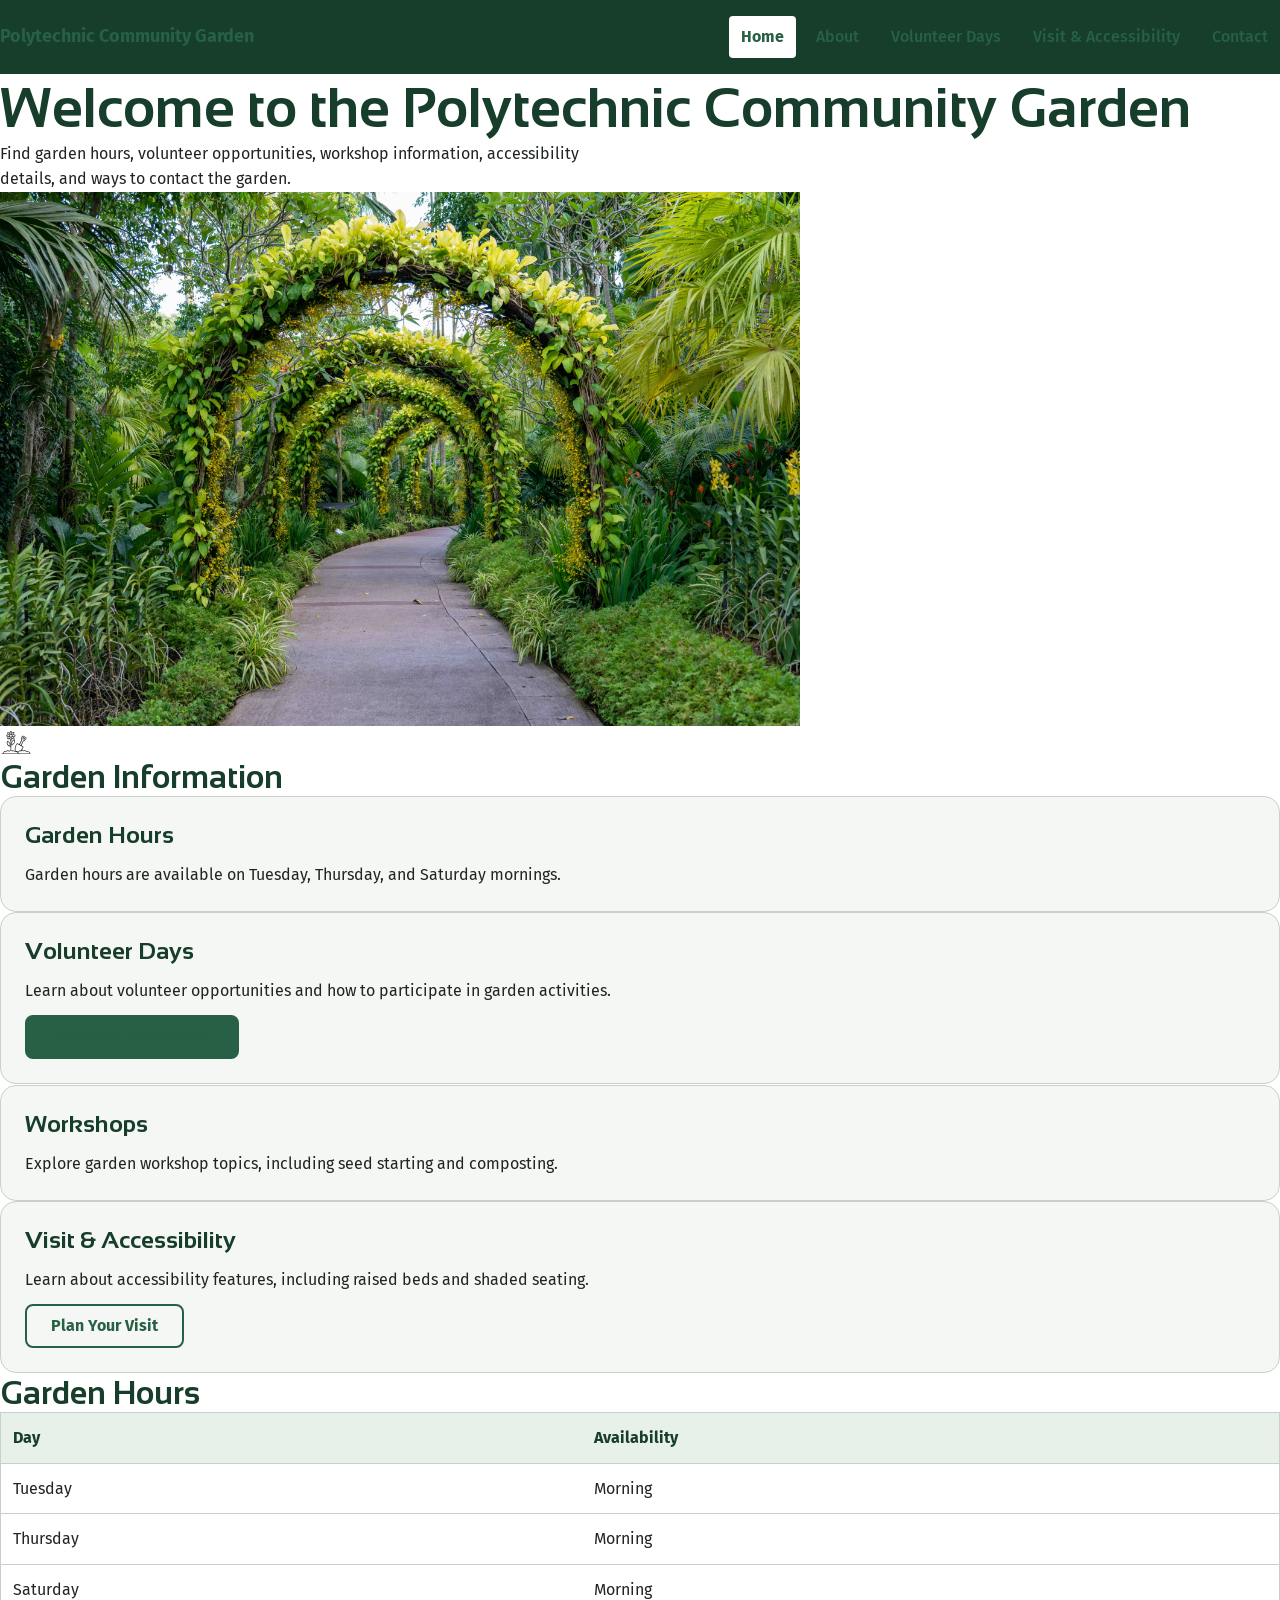
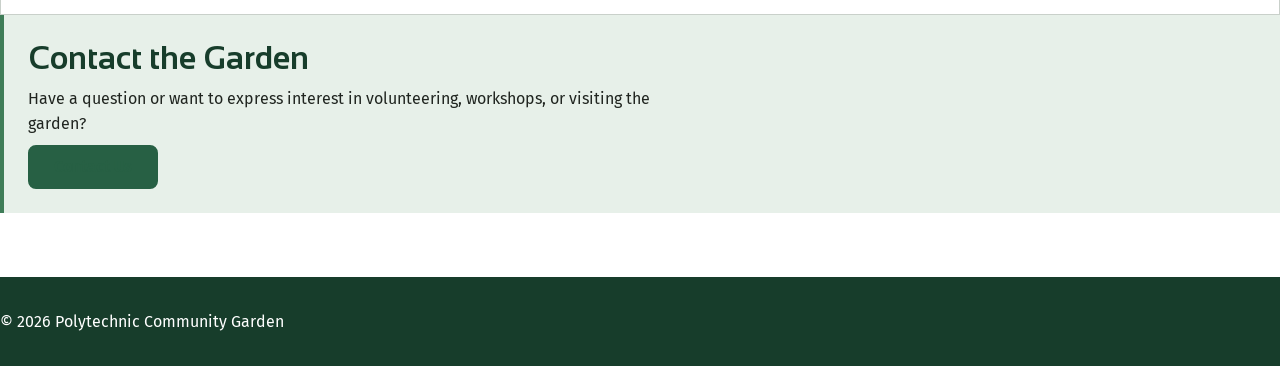
==== index.html @ 7ba4c964 "Fix footer indentation in index.html" ====
<!DOCTYPE html>
<html lang="en">
<head>
  <meta charset="UTF-8">
  <meta name="viewport" content="width=device-width, initial-scale=1.0">
  <meta name="description" content="Polytechnic Community Garden information, hours, volunteer opportunities, workshops, accessibility, and contact information.">
  <title>Polytechnic Community Garden | Home</title>
  <link rel="stylesheet" href="styles.css">
</head>

<body>
  <header class="site-header">
    <div class="container site-header__inner">
      <a class="site-brand" href="index.html">Polytechnic Community Garden</a>

      <nav class="site-nav" aria-label="Main navigation">
        <ul class="site-nav__list">
          <li><a class="site-nav__link" href="index.html" aria-current="page">Home</a></li>
          <li><a class="site-nav__link" href="about.html">About</a></li>
          <li><a class="site-nav__link" href="volunteer.html">Volunteer Days</a></li>
          <li><a class="site-nav__link" href="visit.html">Visit &amp; Accessibility</a></li>
          <li><a class="site-nav__link" href="contact.html">Contact</a></li>
        </ul>
      </nav>
    </div>
  </header>

  <main class="site-main" id="main-content">
    <section class="hero section" aria-labelledby="welcome-title">
  <div class="hero-content">
    <h1 id="welcome-title">Welcome to the Polytechnic Community Garden</h1>

    <p>
      Find garden hours, volunteer opportunities, workshop information,
      accessibility details, and ways to contact the garden.
    </p>
  </div>

  <figure class="hero-image">

      <!--
    Hero Image Asset Inventory
    
    Purpose:
    Homepage hero image introducing the Polytechnic Community Garden.
    
    Source:
    Magnific 
    
    License:
    Magnific License
    
    Format:
    JPEG
    
    Responsive Images:
    200w, 400w, 800w using srcset and sizes.
    
    Art Direction:
    A <picture> element was not used because the same composition
    remains effective on mobile, tablet, and desktop without requiring
    alternate crops.
    
    Layout Stability:
    Width and height attributes reserve space before loading to reduce
    layout shift (CLS).
    
    Alt Text:
    Describes the accessible garden pathway and surrounding greenery.
    
    -->

    <!-- 
        SVG: decorative
        Author: created by me in illustrator (nour sbeta)

        Audio: None used.

        Video: None used.

        Embeds: None used.
    
        Fonts:
          - Fira Sans
          - Sansation
    -->

          <img
            src="assets/footpath_400.jpeg"
            srcset="
              assets/footpath_200.jpeg 200w,
              assets/footpath_400.jpeg 400w,
              assets/footpath_800.jpeg 800w"
            sizes="(max-width: 768px) 100vw, 50vw"
            width="800"
            height="533"
            alt="Accessible garden footpath winding through landscaped greenery with trees and shrubs.">
      
          <figcaption class="u-visually-hidden">
            Accessible walking path through the Polytechnic Community Garden.
          </figcaption>
      
        </figure>
      </section>

      <section class="section" aria-labelledby="highlights-title">
        <h2 id="highlights-title">
          <img
            src="assets/flower_pot.svg"
            alt=""
            class="section-icon"
            width="32"
            height="32">
          Garden Information
        </h2>

        <div class="card-grid">
          <article class="card">
            <h3 class="card__title">Garden Hours</h3>
            <p>Garden hours are available on Tuesday, Thursday, and Saturday mornings.</p>
          </article>

          <article class="card">
            <h3 class="card__title">Volunteer Days</h3>
            <p>Learn about volunteer opportunities and how to participate in garden activities.</p>
            <a class="button" href="volunteer.html">Volunteer Information</a>
          </article>

          <article class="card">
            <h3 class="card__title">Workshops</h3>
            <p>Explore garden workshop topics, including seed starting and composting.</p>
          </article>

          <article class="card">
            <h3 class="card__title">Visit &amp; Accessibility</h3>
            <p>Learn about accessibility features, including raised beds and shaded seating.</p>
            <a class="button button--secondary" href="visit.html">Plan Your Visit</a>
          </article>
        </div>
      </section>

      <section class="section" aria-labelledby="hours-title">
        <h2 id="hours-title">Garden Hours</h2>

        <div class="table-wrapper">
          <table class="data-table">
            <caption class="u-visually-hidden">Polytechnic Community Garden operating days</caption>
            <thead>
              <tr>
                <th scope="col">Day</th>
                <th scope="col">Availability</th>
              </tr>
            </thead>
            <tbody>
              <tr><td>Tuesday</td><td>Morning</td></tr>
              <tr><td>Thursday</td><td>Morning</td></tr>
              <tr><td>Saturday</td><td>Morning</td></tr>
            </tbody>
          </table>
        </div>
      </section>

      <section class="section callout" aria-labelledby="contact-title">
        <h2 id="contact-title">Contact the Garden</h2>
        <p>
          Have a question or want to express interest in volunteering, workshops,
          or visiting the garden?
        </p>
        <a class="button" href="contact.html">Contact Us</a>
      </section>
    </div>
  </main>

  <footer class="site-footer">
    <div class="container">
      <p>&copy; 2026 Polytechnic Community Garden</p>
   
  </footer>
</body>
</html>
---- styles.css ----
/* Polytechnic Community Garden - Combined production stylesheet */
/* Order: reset -> base -> layout -> components -> utilities -> states -> overrides -> print */
@layer reset, base, layout, components, utilities, states, overrides;


/* ===== RESET ===== */
@layer reset {
  *, *::before, *::after { 
   box-sizing: border-box; 
  }
 
  html { 
   -webkit-text-size-adjust: 100%; 
  }
 
  body, 
  h1, 
  h2, 
  h3, 
  p, 
  ul,
  ol, 
  figure { 
   margin: 0; 
  }
 
  ul, 
  ol { 
   padding: 0; 
  }
 
  img, 
  picture { 
   display: block; 
   max-width: 100%; 
  }
 
  img { 
   height: auto; 
  }
 
  button, 
  input,  
  select, 
  textarea { 
   font: inherit; 
   color: inherit; 
  }
 
  table { 
   border-collapse: collapse; 
   border-spacing: 0; 
  }
}

/* ===== WEB FONTS =====
   Source: Google Fonts
   License: SIL Open Font License 1.1
   Format: WOFF2
   Loading: font-display: swap
*/

@font-face {
  font-family: "Fira Sans";
  src: url("assets/fonts/FiraSans-Light.woff2") format("woff2");
  font-weight: 300;
  font-style: normal;
  font-display: swap;
}

@font-face {
  font-family: "Fira Sans";
  src: url("assets/fonts/FiraSans-Regular.woff2") format("woff2");
  font-weight: 400;
  font-style: normal;
  font-display: swap;
}

@font-face {
  font-family: "Fira Sans";
  src: url("assets/fonts/FiraSans-Medium.woff2") format("woff2");
  font-weight: 500;
  font-style: normal;
  font-display: swap;
}

@font-face {
  font-family: "Fira Sans";
  src: url("assets/fonts/FiraSans-Bold.woff2") format("woff2");
  font-weight: 700;
  font-style: normal;
  font-display: swap;
}

@font-face {
  font-family: "Sansation";
  src: url("assets/fonts/Sansation-Light.woff2") format("woff2");
  font-weight: 300;
  font-style: normal;
  font-display: swap;
}

@font-face {
  font-family: "Sansation";
  src: url("assets/fonts/Sansation-Regular.woff2") format("woff2");
  font-weight: 400;
  font-style: normal;
  font-display: swap;
}

@font-face {
  font-family: "Sansation";
  src: url("assets/fonts/Sansation-Bold.woff2") format("woff2");
  font-weight: 700;
  font-style: normal;
  font-display: swap;
}

/* ===== BASE ===== */
@layer base {
  :root {
    --color-primary-900: #173d2b;
    --color-primary-700: #276044;
    --color-primary-500: #3f7d58;
    --color-primary-100: #e7f0e9;
    --color-accent-700: #76521d;
    --color-accent-100: #f5ead5;
    --color-text: #202520;
    --color-text-muted: #59625b;
    --color-background: #ffffff;
    --color-surface: #f5f7f4;
    --color-border: #c9d0ca;
    --color-error: #a32929;
    --color-success: #28613d;
    --font-family-base: "Fira Sans", Arial, Helvetica, sans-serif;
    --font-family-heading: "Sansation", Arial, Helvetica, sans-serif;
    --font-size-sm: .875rem;
    --font-size-base: 1rem;
    --font-size-md: 1.125rem;
    --font-size-lg: 1.5rem;
    --font-size-xl: 2rem;
    --font-size-2xl: clamp(2rem, 5vw, 3.5rem);
    --line-height-tight: 1.2;
    --line-height-base: 1.6;
    --space-1: .25rem;
    --space-2: .5rem;
    --space-3: .75rem;
    --space-4: 1rem;
    --space-5: 1.5rem;
    --space-6: 2rem;
    --space-7: 3rem;
    --space-8: 4rem;
    --radius-sm: .25rem;
    --radius-md: .5rem;
    --radius-lg: 1rem;
    --content-width: 72rem;
    --content-width-narrow: 48rem;
    --focus-color: #155eef;
    --focus-width: .1875rem;
    --focus-offset: .1875rem;
    --card-background: var(--color-surface);
    --card-border: var(--color-border);
    --card-radius: var(--radius-lg);
    --card-padding: var(--space-5);
  }
  html { color-scheme: light; scroll-behavior: smooth; }
  body {
   min-height: 100vh;
   background: var(--color-background); 
   color: var(--color-text); 
   font-family: var(--font-family-base); font-size: var(--font-size-base); line-height: var(--line-height-base); }
  h1, h2, h3 { 
   font-family: var(--font-family-heading);
   color: var(--color-primary-900);
   line-height: var(--line-height-tight);
}
  }
  h1 { font-size: var(--font-size-2xl); }
  h2 { font-size: var(--font-size-xl); }
  h3 { font-size: var(--font-size-lg); }
  p { max-width: 70ch; }
  a { color: var(--color-primary-700); text-decoration-thickness: .1em; text-underline-offset: .15em; }
}


/* ===== LAYOUT ===== */
@layer layout {
  .container { 
   width: min(100% - 2rem, var(--content-width)); margin-inline: auto; 
  }
 
  .container--narrow { 
   width: min(100% - 2rem, var(--content-width-narrow)); 
   margin-inline: auto; 
  }
 
  .site-main {
   padding-block: var(--space-6); 
  }
 
  .section { 
   padding-block: var(--space-7); 
  }
 
  .stack, 
  .content-grid, 
  .card-grid { 
   display: grid; gap: var(--space-5);
  }
 
  .content-grid, 
  .card-grid {
   grid-template-columns: 1fr;
  }
 
  @media (min-width: 48rem) {
    .content-grid, 
    .card-grid { 
     grid-template-columns: repeat(2, minmax(0, 1fr)); 
    }
  }
  @media (min-width: 64rem) {
    .card-grid { 
      grid-template-columns:repeat(auto-fit,minmax(18rem,1fr));
    }
    .site-main { 
     padding-block: var(--space-8); 
    }
  }
}


/* ===== COMPONENTS ===== */
@layer components {
  .site-header { 
   background: var(--color-primary-900); 
   color: var(--color-background);
  }
 
  .site-header__inner { 
   display: flex; 
   flex-wrap: wrap; 
   align-items: center; 
   justify-content: space-between; 
   gap: var(--space-4); 
   padding-block: var(--space-4); 
  }
 
  .site-brand { 
   color: inherit; 
   font-size: var(--font-size-md); 
   font-weight: 700; 
   text-decoration: none; 
  }
 
  .site-nav__list { 
   display: flex; 
   flex-wrap: wrap; 
   gap: var(--space-2); 
   list-style: none; 
  }
 
  .site-nav__link { 
   display: inline-block; 
   padding: var(--space-2) var(--space-3); 
   border-radius: var(--radius-sm); 
   color: inherit; 
   text-decoration: none; 
   font-weight:500;
  }
 
  .card { 
   padding: var(--card-padding); 
   border: 1px solid var(--card-border); 
   border-radius: var(--card-radius); 
   background: var(--card-background); 
  }
 
  .card > * + * { 
   margin-top: var(--space-3); 
  }

 @container (min-width:30rem){
  .card{
    display:grid;
    grid-template-columns:1fr auto;
    align-items:start;
  }
  .card__title{
    grid-column:1 / -1;
  }

}
 
  .card__title { 
   font-size: var(--font-size-lg); 
  }

   /* Decorative section icon */
  .section-icon {
    width: 2rem;
    height: 2rem;
    vertical-align: middle;
    margin-right: var(--space-2);
  }

  .button { 
   display: inline-flex; 
   align-items: center; 
   justify-content: center; 
   min-height: 2.75rem; 
   padding: var(--space-3) var(--space-5); 
   border: 2px solid var(--color-primary-700); 
   border-radius: var(--radius-md); 
   background: var(--color-primary-700); 
   color: #fff; 
   font-weight: 700; 
   line-height: 1; 
   text-decoration: none; 
   cursor: pointer; 
  }
 
  .button--secondary { 
   background: transparent; 
   color: var(--color-primary-700); 
  }
 
  .callout { 
   padding: var(--space-5); 
   border-inline-start: .3rem solid var(--color-primary-500); 
   background: var(--color-primary-100); 
  }
 
  .callout > * + * { 
   margin-top: var(--space-2); 
  }
 
  .callout--warning { 
   border-inline-start-color: var(--color-accent-700); 
   background: var(--color-accent-100); 
  }
 
  .form { 
   display: grid; 
   gap: var(--space-5); 
  }
 
  .form-field { 
   display: grid; 
   gap: var(--space-2); 
  }
 
  .form-field__label { 
   font-weight: 700; 
  }
 
  .form-field__required { 
   color: var(--color-error); 
  }
 
  .form-field__control { 
   width: 100%; 
   min-height: 2.75rem; 
   padding: var(--space-3); 
   border: 1px solid var(--color-border); 
   border-radius: var(--radius-sm); 
   background: var(--color-background); 
  }
 
  textarea.form-field__control { 
   min-height: 8rem; 
   resize: vertical; 
  }
 
  .form-field__help { 
   color: var(--color-text-muted); 
   font-size: var(--font-size-sm); 
  }
 
  .table-wrapper { 
   max-width: 100%; 
   overflow-x: auto; 
  }
 
  .data-table { 
   width: 100%; 
   border: 1px solid var(--color-border); 
  }
 
  .data-table th,
 .data-table td { 
  padding: var(--space-3); 
  border-bottom: 1px solid var(--color-border); 
  text-align: left; 
  vertical-align: top; 
 }
 
  .data-table th { 
   background: var(--color-primary-100); 
   color: var(--color-primary-900); 
  }
 
  .data-table tbody tr:last-child td { 
   border-bottom: 0; 
  }
  .site-footer { 
   margin-top: var(--space-8); 
   padding-block: var(--space-6); 
   background: var(--color-primary-900); 
   color: #fff; 
  }
 
  .site-footer a { 
   color: inherit;
  }
}


/* ===== UTILITIES ===== */
@layer utilities {
  .u-visually-hidden { 
   position: absolute !important; 
   width: 1px !important; 
   height: 1px !important; 
   padding: 0 !important; 
   margin: -1px !important; 
   overflow: hidden !important; 
   clip: rect(0 0 0 0) !important; 
   white-space: nowrap !important; 
   border: 0 !important; 
  }
 
  .u-text-center { 
   text-align: center !important; 
  }
 
  .u-flow > * + * { 
   margin-top: var(--space-4) !important; 
  }
 
  .u-margin-top-0 { 
   margin-top: 0 !important; 
  }
 
  .u-full-width { 
   width: 100% !important; 
  }
}


/* ===== STATES ===== */
@layer states {
  :where(a, button, input, select, textarea, summary):focus-visible {
   outline: var(--focus-width) solid var(--focus-color); 
   outline-offset: var(--focus-offset); 
  }
 
  .site-nav__link:hover { 
   background: rgb(255 255 255 / 15%); 
  }
 
  .site-nav__link[aria-current="page"] { 
   background: var(--color-background); 
   color: var(--color-primary-900); 
   font-weight: 700; 
  }
 
  .button:hover { 
   background: var(--color-primary-900); 
   border-color: var(--color-primary-900); 
  }
 
  .button--secondary:hover { 
   background: var(--color-primary-100); 
   color: var(--color-primary-900); 
  }
 
  .form-field__control:focus-visible { 
   border-color: var(--focus-color); 
  }
 
  .form-field__control:user-invalid { 
   border-color: var(--color-error); 
  }
 
  .button:disabled, 
 .form-field__control:disabled { 
  cursor: not-allowed; 
  opacity: .6; 
 }
}


/* ===== OVERRIDES ===== */
@layer overrides {
}

@supports (container-type:inline-size){

.card{
    container-type:inline-size;
}

}

/* ===== PRINT ===== */
@media (prefers-reduced-motion: reduce){
  html{
    scroll-behavior:auto;
  }
  *,
  *::before,
  *::after{
    animation:none !important;
    transition:none !important;
  }

}

@media print {
  @page { margin: 1.5cm; }
  body { 
   background: #fff; 
   color: #000; 
   font-family: Georgia, "Times New Roman", serif; 
   font-size: 11pt; 
   line-height: 1.4; 
  }
 
  .site-header, 
  .site-nav, 
  .site-footer, 
  .button, 
  .no-print { 
   display: none !important; 
  }
 
  .container, 
  .container--narrow { 
   width: 100%; 
   max-width: none; 
  }
 
  .site-main, 
  .section { 
   padding: 0; 
  }
 
  h1,
  h2, 
  h3 { 
   color: #000; 
   break-after: avoid; 
  }
 
  p,
  li, 
  table { 
   orphans: 3; 
   widows: 3;
  }
 
  .card, 
  .callout { 
    border: 1px solid #777; 
    background: transparent; 
    break-inside: avoid; 
  }
 
  .table-wrapper { 
   overflow: visible; 
  }
 
  .data-table { 
   font-size: 10pt; 
  }
 
  a { 
   color: #000; 
   text-decoration: underline; 
  }
 
  a[href^="http"]::after { 
   content: " (" attr(href) ")"; 
   font-size: .85em; 
  }
 
  img { 
   max-width: 100% !important; 
   break-inside: avoid; }
}
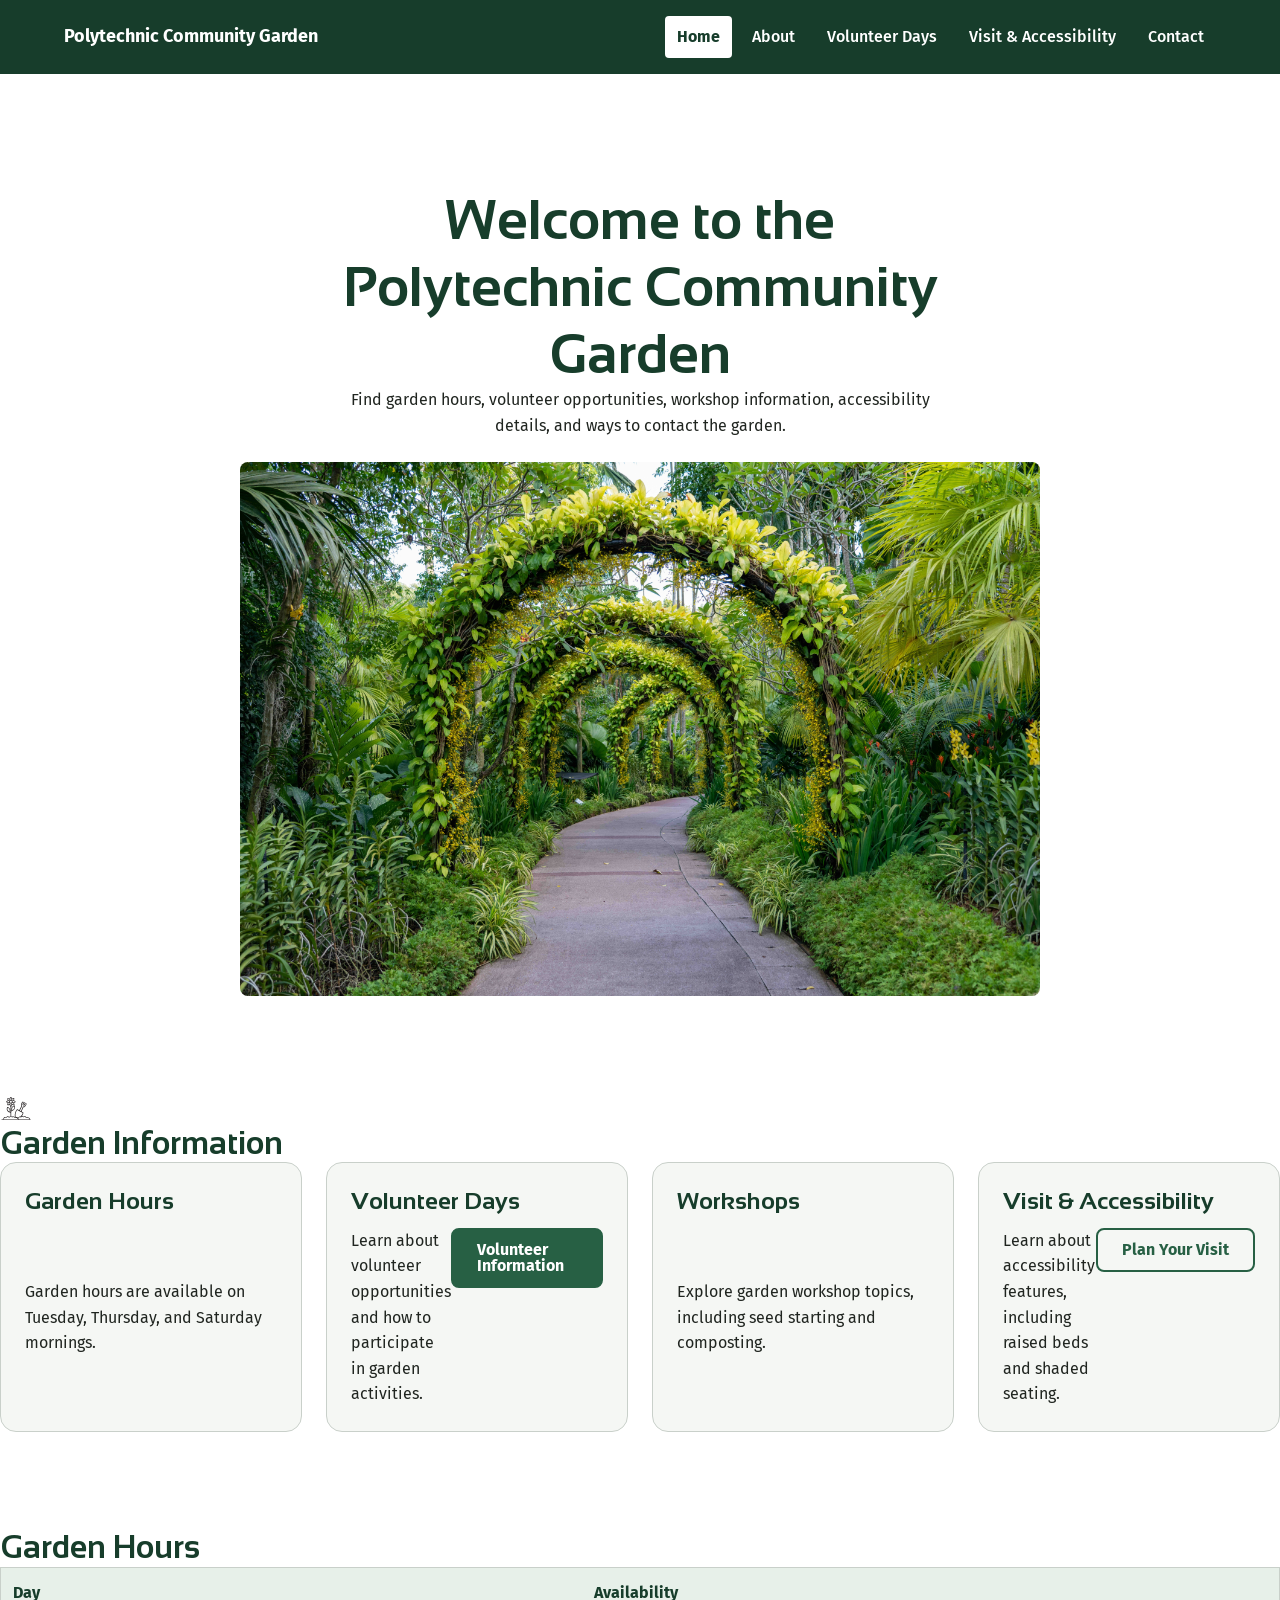
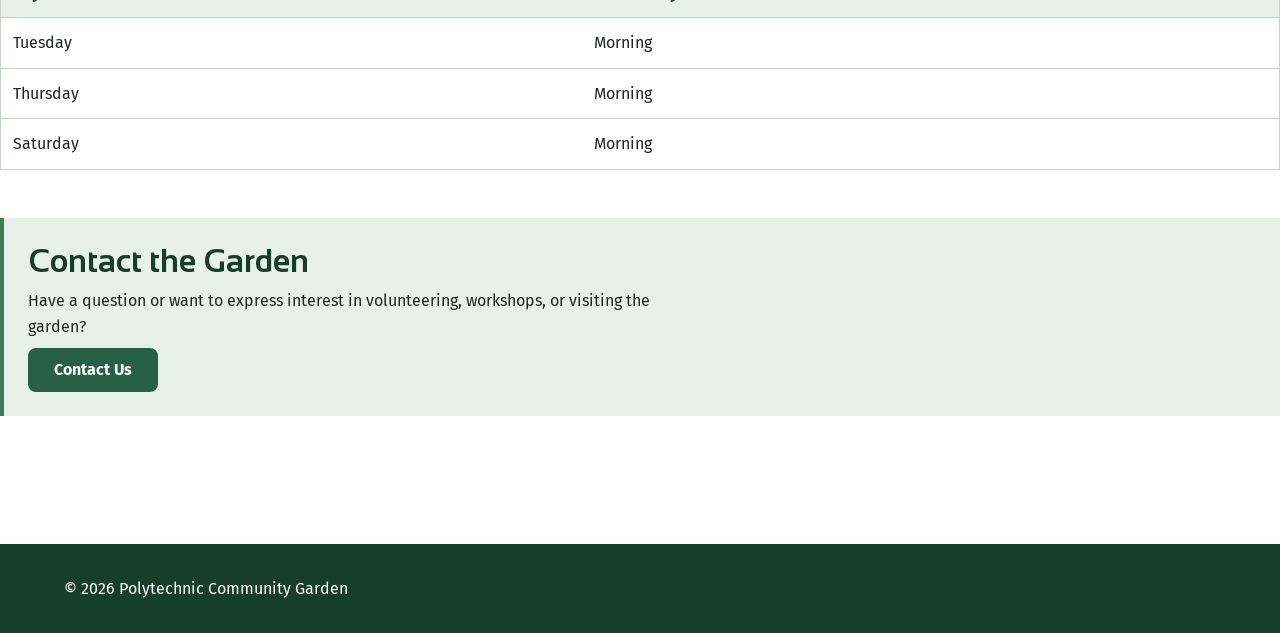
==== commit ac6a5815: "Update title order in index.html" ====
--- a/index.html
+++ b/index.html
@@ -4,7 +4,7 @@
   <meta charset="UTF-8">
   <meta name="viewport" content="width=device-width, initial-scale=1.0">
   <meta name="description" content="Polytechnic Community Garden information, hours, volunteer opportunities, workshops, accessibility, and contact information.">
-  <title>Polytechnic Community Garden | Home</title>
+  <title>Home | Polytechnic Community Garden</title>
   <link rel="stylesheet" href="styles.css">
 </head>
 
@@ -168,13 +168,12 @@
         </p>
         <a class="button" href="contact.html">Contact Us</a>
       </section>
-    </div>
   </main>
 
   <footer class="site-footer">
     <div class="container">
       <p>&copy; 2026 Polytechnic Community Garden</p>
-   
+    </div>
   </footer>
 </body>
 </html>
--- a/styles.css
+++ b/styles.css
@@ -169,19 +169,22 @@
    background: var(--color-background); 
    color: var(--color-text); 
    font-family: var(--font-family-base); font-size: var(--font-size-base); line-height: var(--line-height-base); }
+  
   h1, h2, h3 { 
    font-family: var(--font-family-heading);
    color: var(--color-primary-900);
    line-height: var(--line-height-tight);
-}
-  }
+    }
+  
   h1 { font-size: var(--font-size-2xl); }
   h2 { font-size: var(--font-size-xl); }
   h3 { font-size: var(--font-size-lg); }
   p { max-width: 70ch; }
-  a { color: var(--color-primary-700); text-decoration-thickness: .1em; text-underline-offset: .15em; }
-}
-
+  
+  a { 
+    color: var(--color-primary-700); text-decoration-thickness: .1em; text-underline-offset: .15em; 
+  }
+}
 
 /* ===== LAYOUT ===== */
 @layer layout {
@@ -236,6 +239,22 @@
    background: var(--color-primary-900); 
    color: var(--color-background);
   }
+  .hero {
+   display: grid;
+   gap: var(--space-5);
+   justify-items: center;
+  }
+ 
+ .hero-content {
+   text-align: center;
+   max-width: 70ch;
+  }
+ 
+ .hero-image img {
+   max-width: 100%;
+   height: auto;
+   border-radius: var(--radius-md);
+  }
  
   .site-header__inner { 
    display: flex; 
@@ -278,6 +297,14 @@
  
   .card > * + * { 
    margin-top: var(--space-3); 
+  }
+
+  @supports (container-type:inline-size){
+
+    .card-grid{
+      container-type:inline-size;
+    }
+
   }
 
  @container (min-width:30rem){
@@ -425,7 +452,8 @@
    padding: 0 !important; 
    margin: -1px !important; 
    overflow: hidden !important; 
-   clip: rect(0 0 0 0) !important; 
+   clip-path: inset(50%) !important;
+   clip: rect(0, 0, 0, 0) !important; 
    white-space: nowrap !important; 
    border: 0 !important; 
   }
@@ -495,13 +523,6 @@
 @layer overrides {
 }
 
-@supports (container-type:inline-size){
-
-.card{
-    container-type:inline-size;
-}
-
-}
 
 /* ===== PRINT ===== */
 @media (prefers-reduced-motion: reduce){
@@ -590,3 +611,77 @@
    break-inside: avoid; }
 }
 
+/* Contact Form */
+.contact-form {
+  max-width: 650px;
+  margin-top: 2rem;
+}
+
+.form-field {
+  display: flex;
+  flex-direction: column;
+  gap: 0.5rem;
+  margin-bottom: 1.5rem;
+}
+
+.form-field label {
+  font-weight: 600;
+}
+
+.form-field input,
+.form-field textarea {
+  width: 100%;
+  padding: 0.75rem;
+  border: 1px solid #767676;
+  border-radius: 4px;
+  font: inherit;
+  background-color: #fff;
+  color: #222;
+}
+
+.form-field textarea {
+  resize: vertical;
+  min-height: 120px;
+}
+
+/* Keyboard accessibility */
+.form-field input:focus-visible,
+.form-field textarea:focus-visible,
+.contact-form button:focus-visible {
+  outline: 3px solid #1a5f3c;
+  outline-offset: 3px;
+}
+
+/* Submit Button */
+.contact-form .button {
+  padding: 0.75rem 1.5rem;
+  border: 2px solid #1a5f3c;
+  border-radius: 4px;
+  background-color: #1a5f3c;
+  color: #fff;
+  font: inherit;
+  font-weight: 600;
+  cursor: pointer;
+}
+
+.contact-form .button:hover {
+  background-color: #12472d;
+  border-color: #12472d;
+}
+
+/* Responsive */
+@media (max-width: 600px) {
+  .contact-form {
+    width: 100%;
+  }
+
+  .form-field input,
+  .form-field textarea {
+    box-sizing: border-box;
+  }
+
+  .contact-form .button {
+    width: 100%;
+  }
+
+}
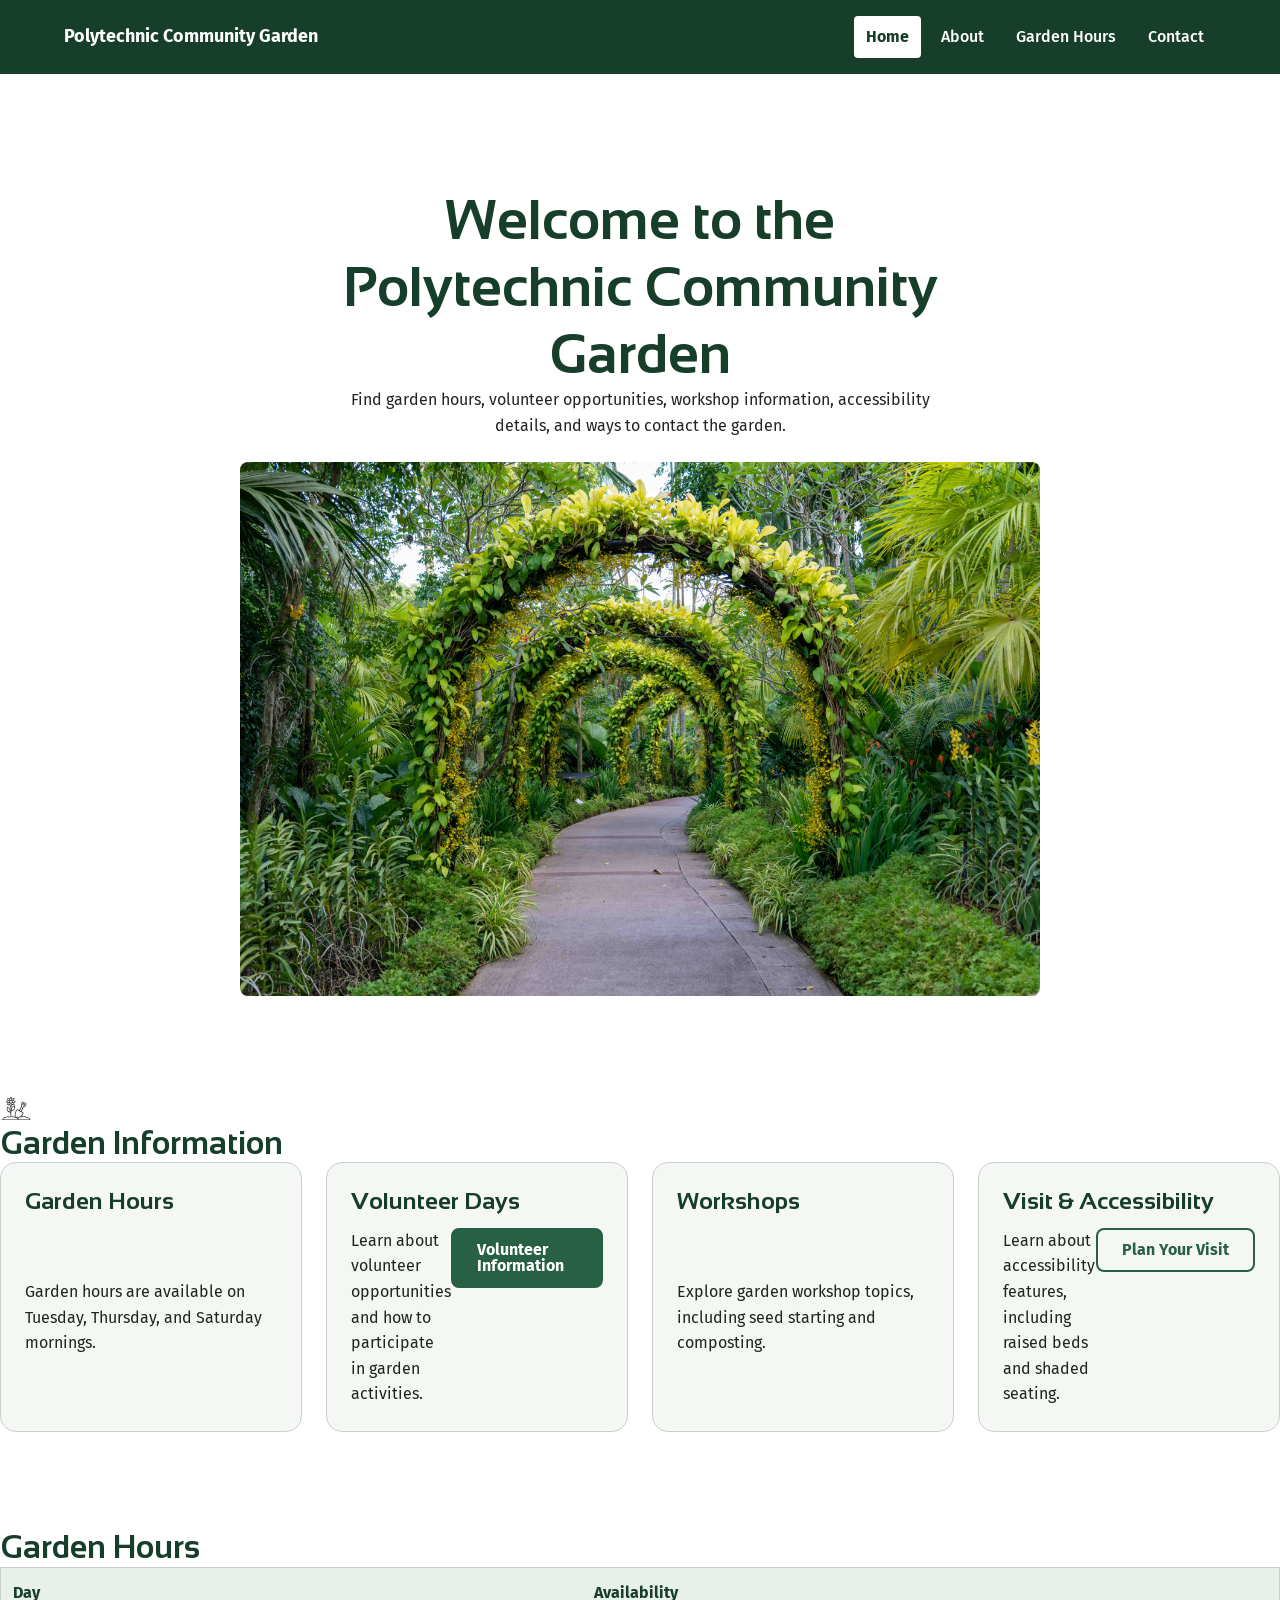
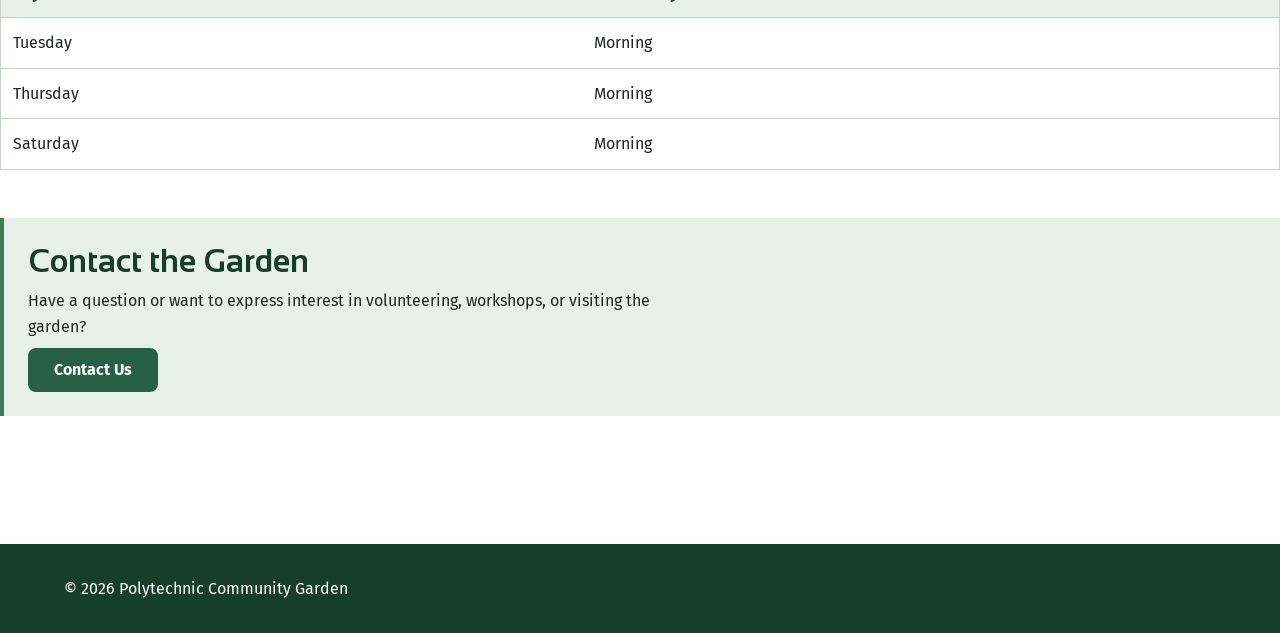
==== commit 96b6c19c: "Update navigation links in index.html" ====
--- a/index.html
+++ b/index.html
@@ -4,7 +4,27 @@
   <meta charset="UTF-8">
   <meta name="viewport" content="width=device-width, initial-scale=1.0">
   <meta name="description" content="Polytechnic Community Garden information, hours, volunteer opportunities, workshops, accessibility, and contact information.">
+
+  <meta property="og:title"
+      content="Home | Polytechnic Community Garden">
+
+  <meta property="og:description"
+      content="Explore the Polytechnic Community Garden, including garden hours, volunteer opportunities, workshops, accessibility information, and ways to get involved.">
+
+  <meta property="og:url"
+      content="https://nourxsbeta.github.io/polytechnic-garden/">
+
+  <meta property="og:type"
+      content="website">
+
+  <meta property="og:image"
+      content="https://nourxsbeta.github.io/polytechnic-garden/assets/footpath_800.jpeg">
+
+  <meta property="og:image:alt"
+      content="Accessible garden footpath winding through landscaped greenery with trees and shrubs.">
   <title>Home | Polytechnic Community Garden</title>
+  <link rel="canonical"
+      href="https://nourxsbeta.github.io/polytechnic-garden/">
   <link rel="stylesheet" href="styles.css">
 </head>
 
@@ -17,8 +37,7 @@
         <ul class="site-nav__list">
           <li><a class="site-nav__link" href="index.html" aria-current="page">Home</a></li>
           <li><a class="site-nav__link" href="about.html">About</a></li>
-          <li><a class="site-nav__link" href="volunteer.html">Volunteer Days</a></li>
-          <li><a class="site-nav__link" href="visit.html">Visit &amp; Accessibility</a></li>
+          <li><a class="site-nav__link" href="#section">Garden Hours</a></li>
           <li><a class="site-nav__link" href="contact.html">Contact</a></li>
         </ul>
       </nav>
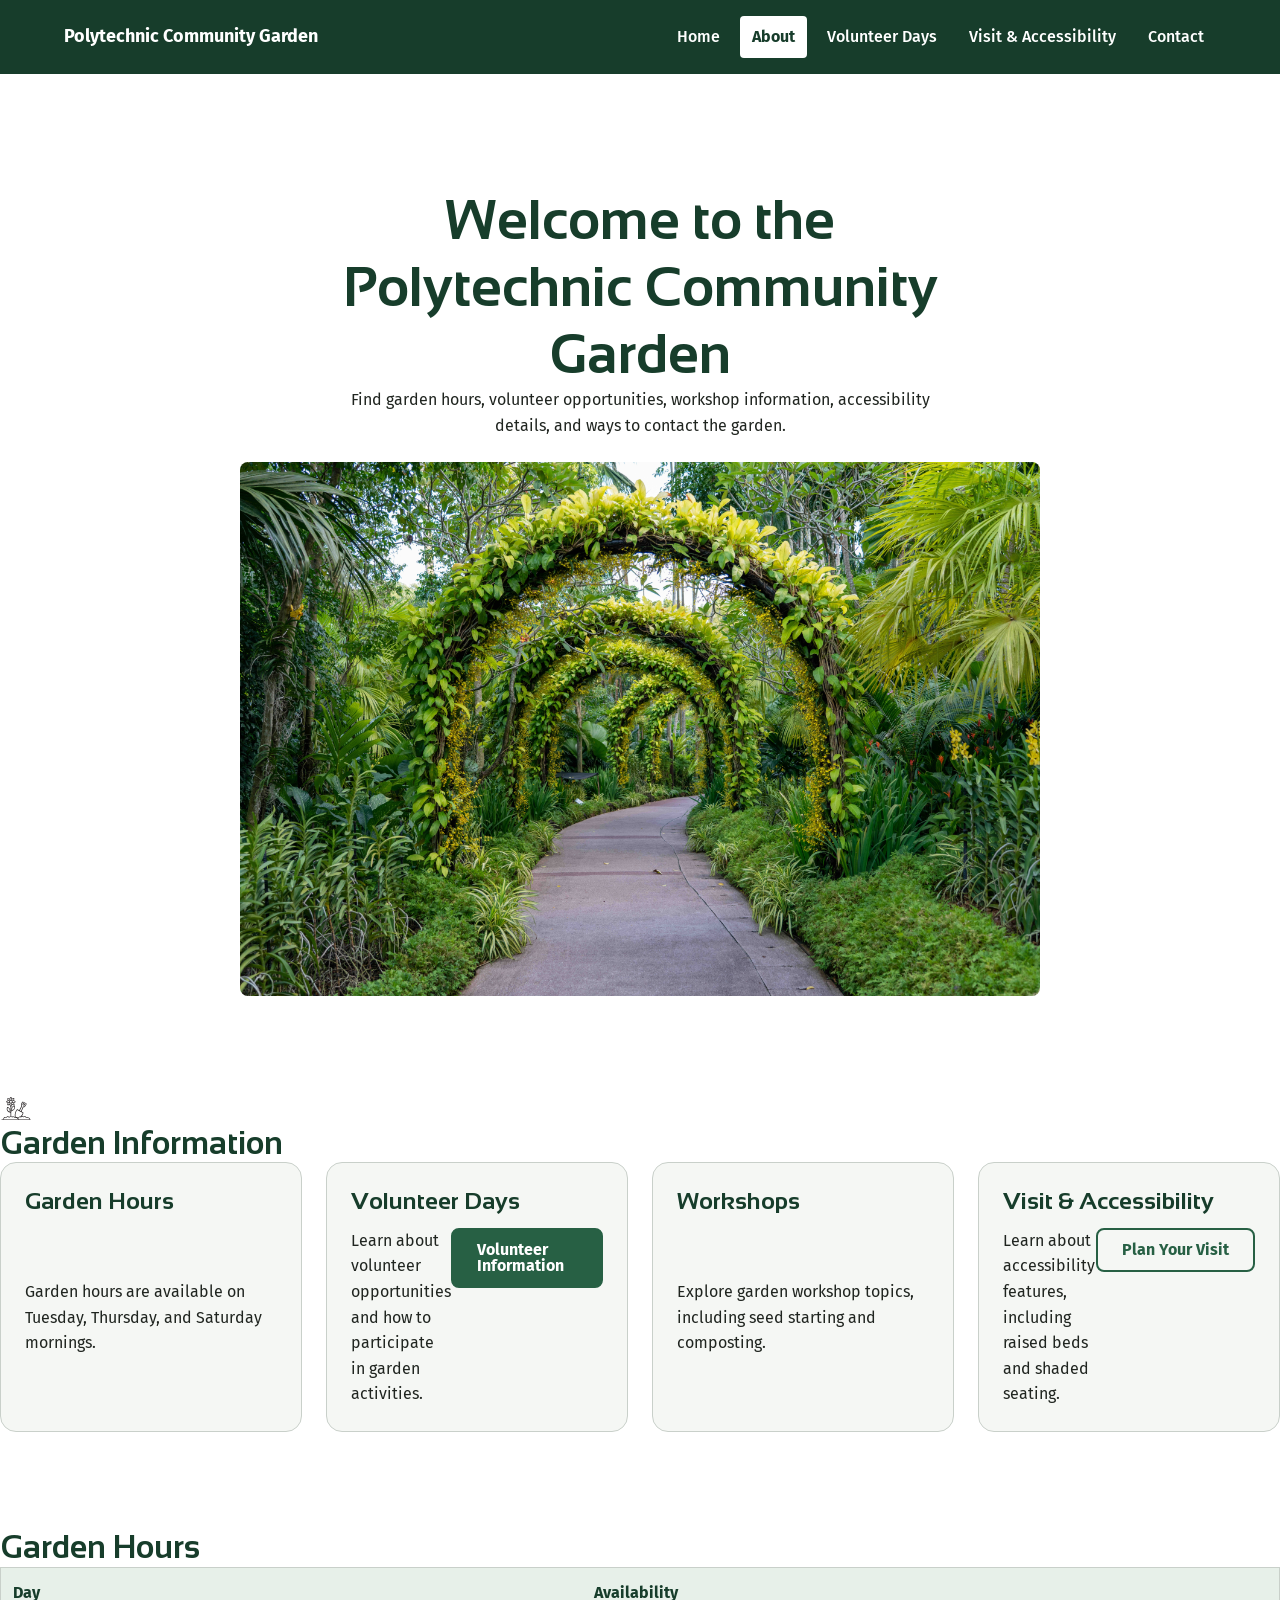
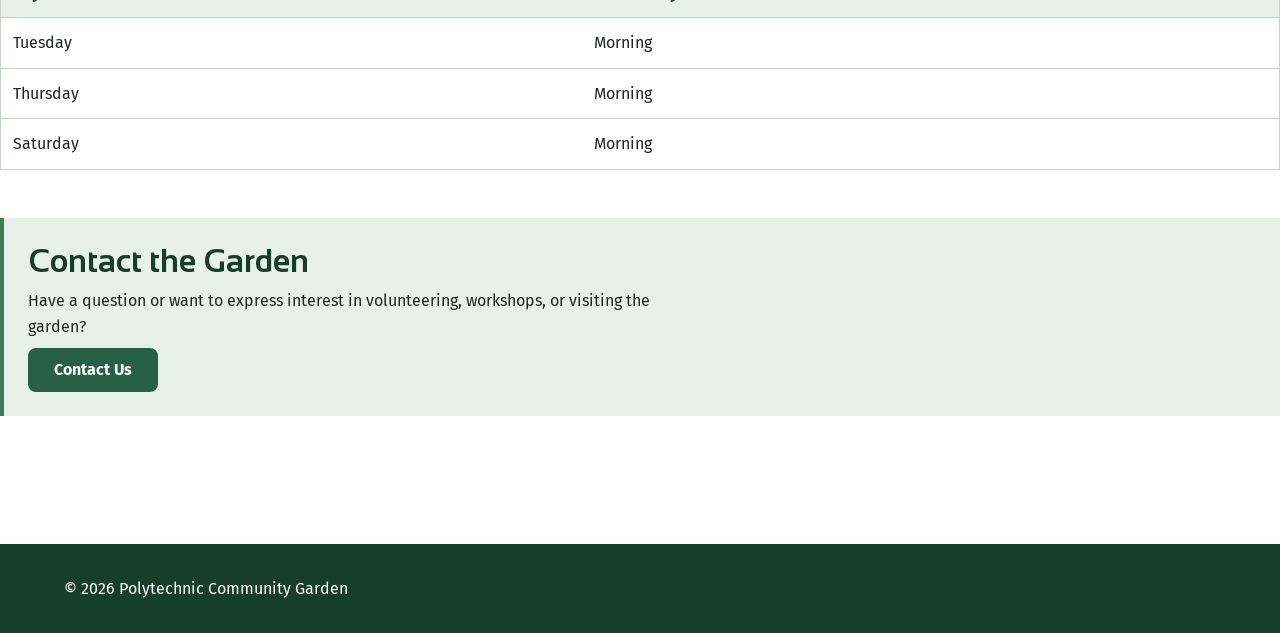
==== commit f14a763b: "Update index.html" ====
--- a/index.html
+++ b/index.html
@@ -35,9 +35,10 @@
 
       <nav class="site-nav" aria-label="Main navigation">
         <ul class="site-nav__list">
-          <li><a class="site-nav__link" href="index.html" aria-current="page">Home</a></li>
-          <li><a class="site-nav__link" href="about.html">About</a></li>
-          <li><a class="site-nav__link" href="#section">Garden Hours</a></li>
+          <li><a class="site-nav__link" href="index.html">Home</a></li>
+          <li><a class="site-nav__link" href="about.html" aria-current="page" >About</a></li>
+          <li><a class="site-nav__link" href="volunteer.html">Volunteer Days</a></li>
+          <li><a class="site-nav__link" href="visit.html">Visit &amp; Accessibility</a></li>
           <li><a class="site-nav__link" href="contact.html">Contact</a></li>
         </ul>
       </nav>
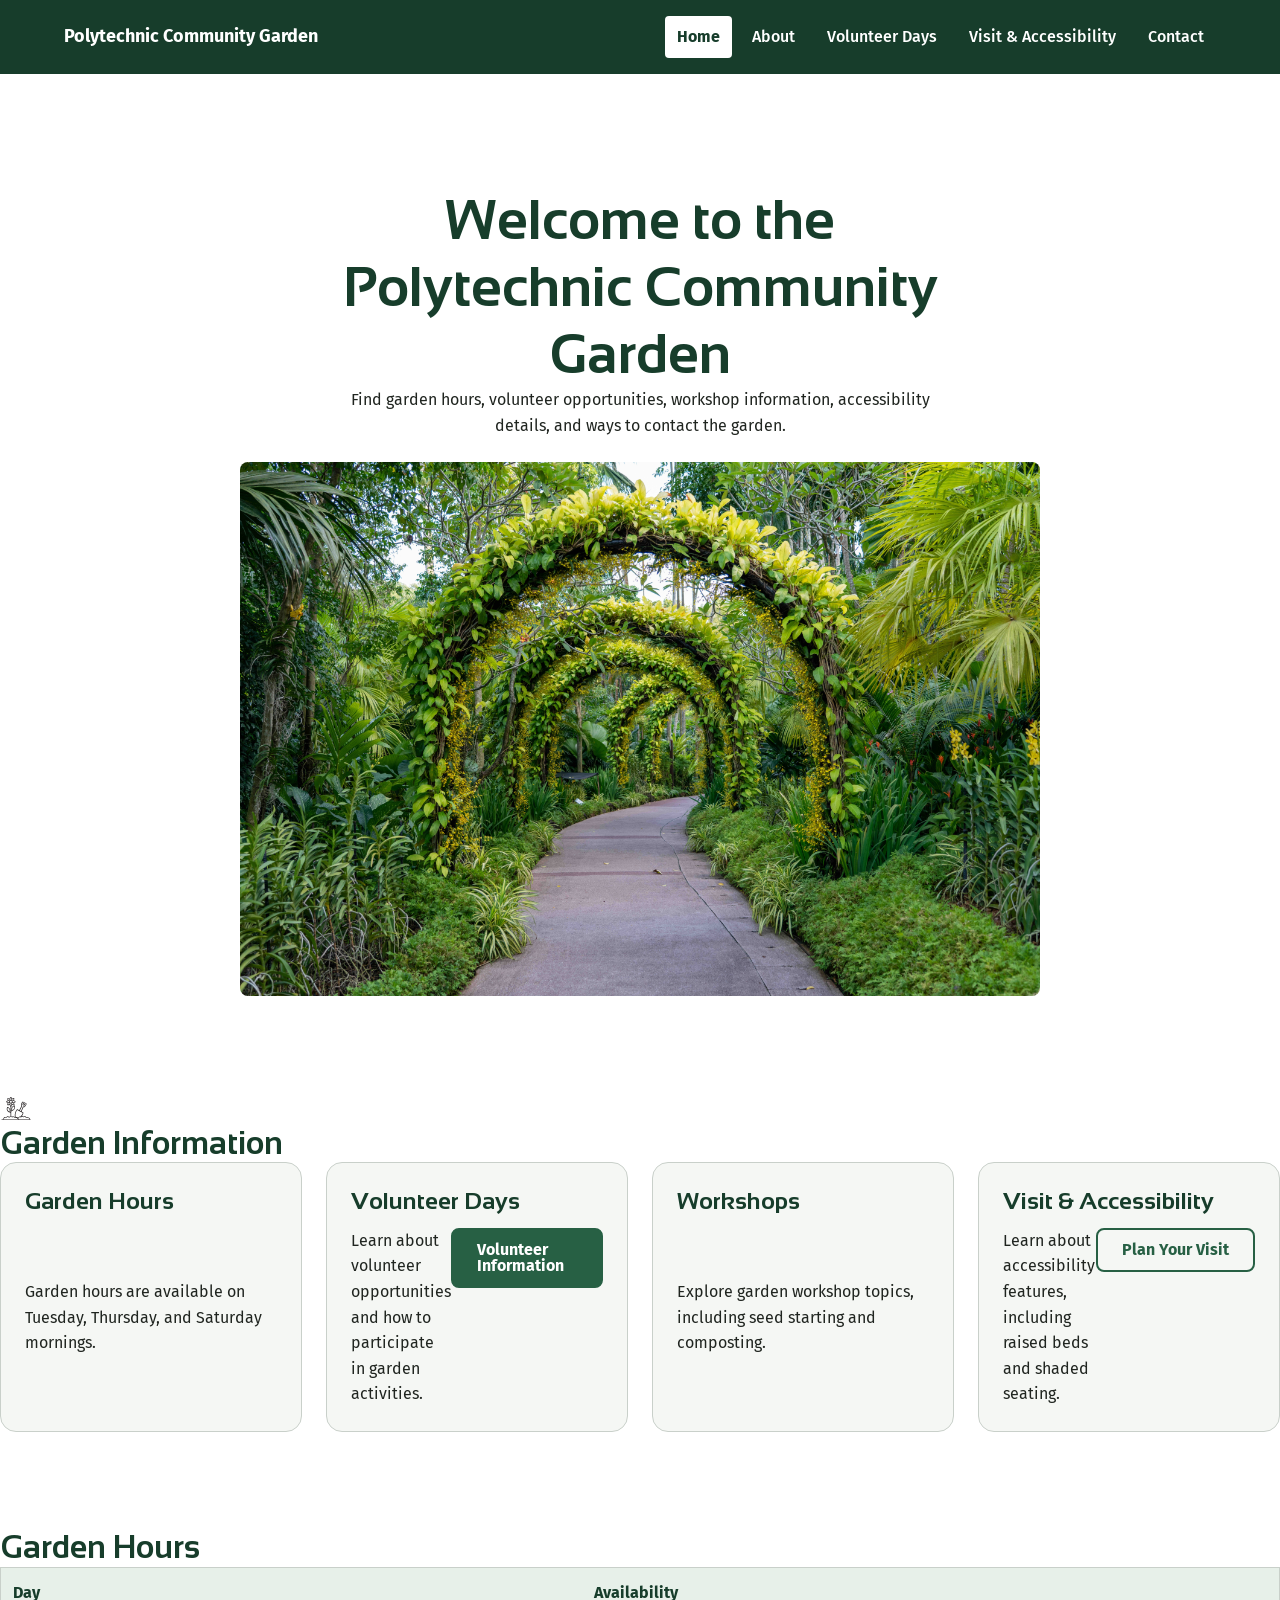
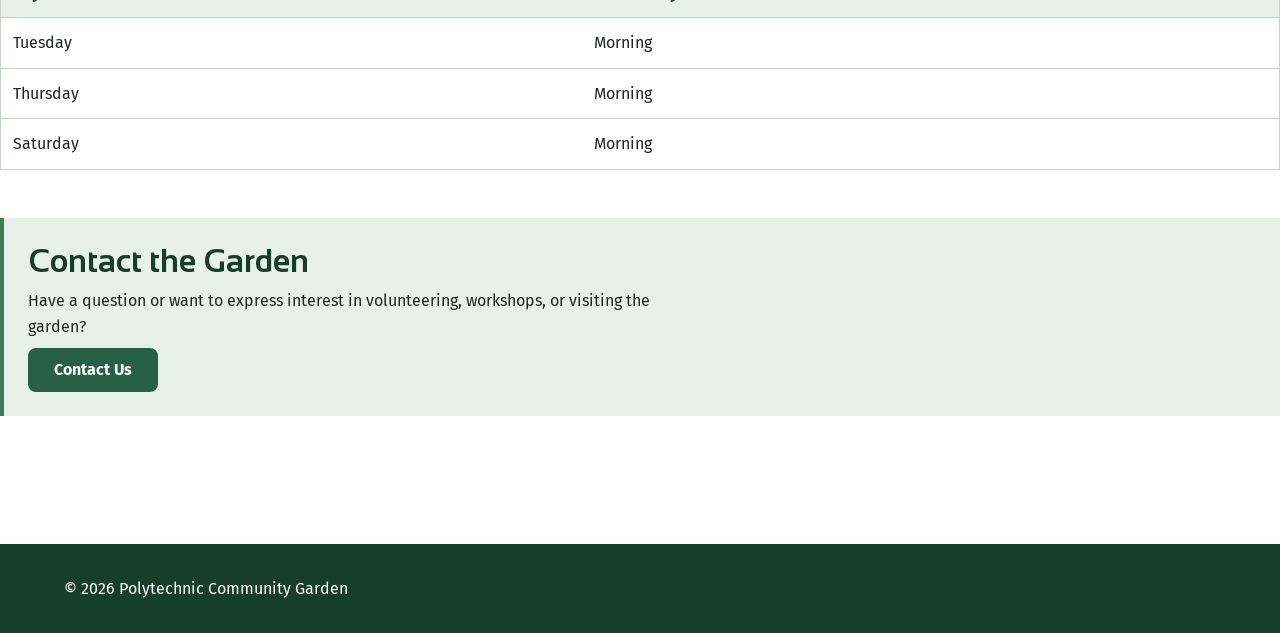
==== commit 3bb0918b: "Update index.html" ====
--- a/index.html
+++ b/index.html
@@ -35,8 +35,8 @@
 
       <nav class="site-nav" aria-label="Main navigation">
         <ul class="site-nav__list">
-          <li><a class="site-nav__link" href="index.html">Home</a></li>
-          <li><a class="site-nav__link" href="about.html" aria-current="page" >About</a></li>
+          <li><a class="site-nav__link" href="index.html" aria-current="page">Home</a></li>
+          <li><a class="site-nav__link" href="about.html">About</a></li>
           <li><a class="site-nav__link" href="volunteer.html">Volunteer Days</a></li>
           <li><a class="site-nav__link" href="visit.html">Visit &amp; Accessibility</a></li>
           <li><a class="site-nav__link" href="contact.html">Contact</a></li>
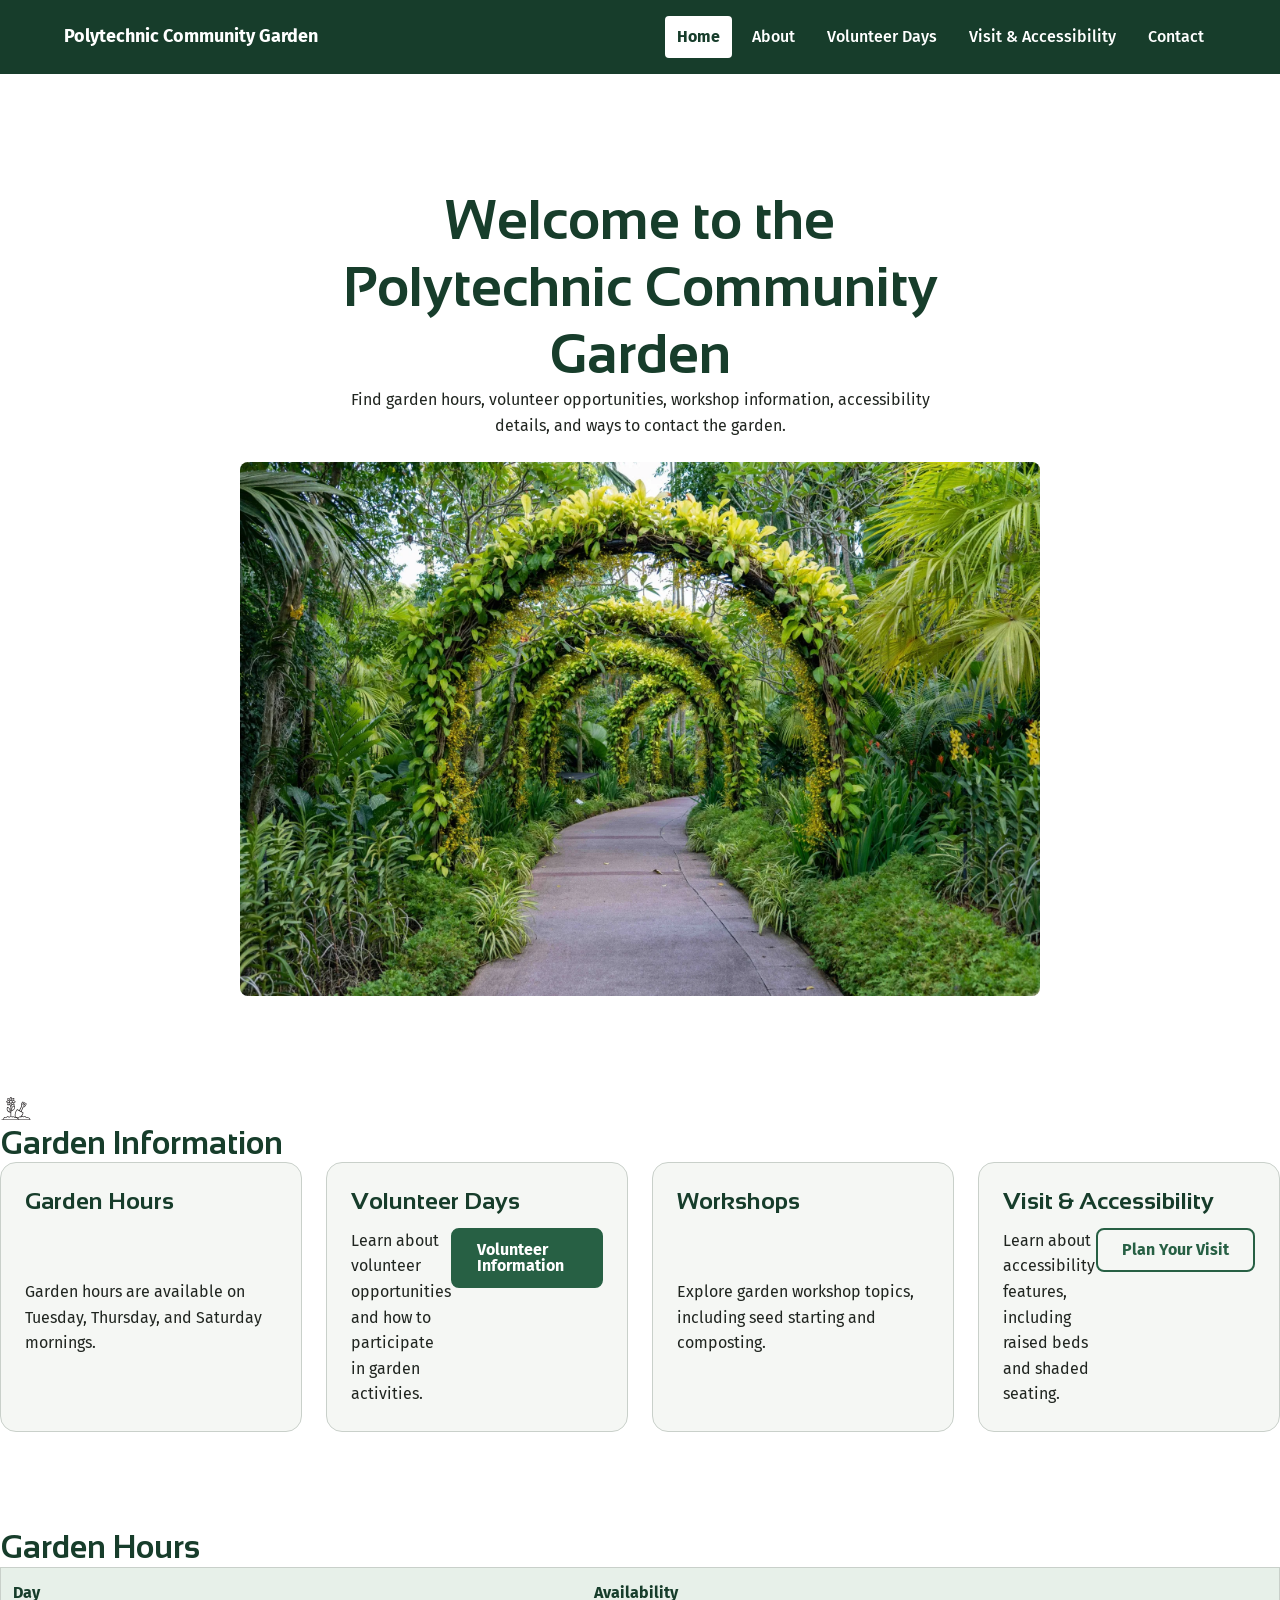
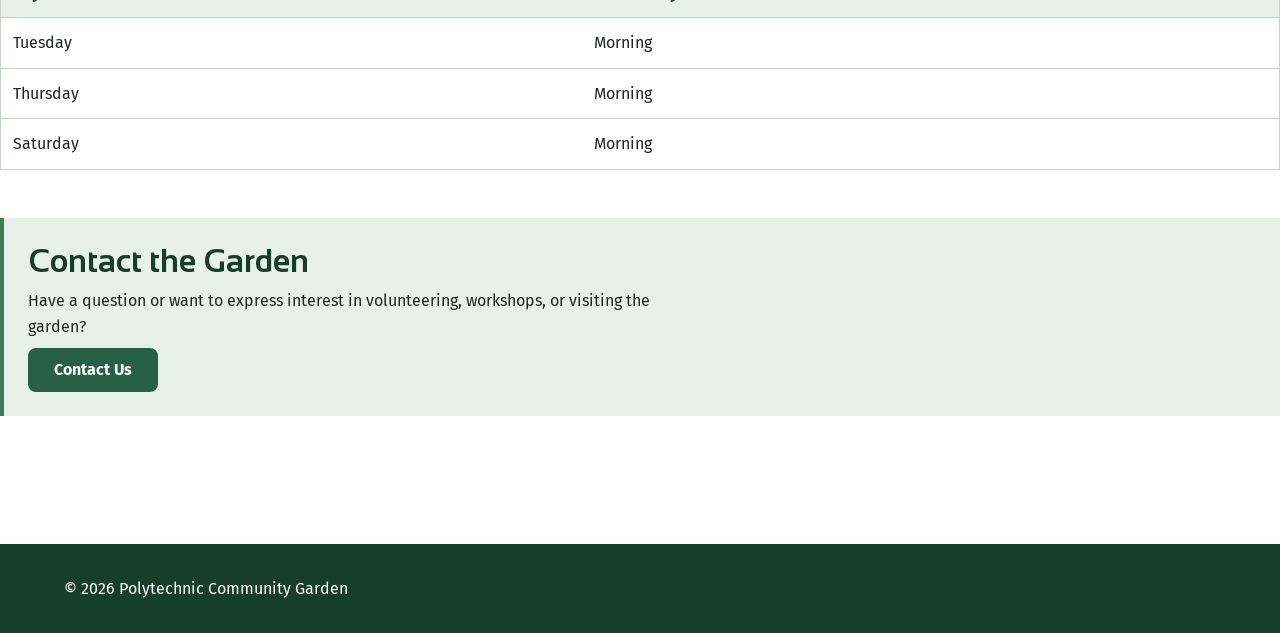
==== commit 3e94729c: "Replace JPEG images with WEBP format" ====
--- a/index.html
+++ b/index.html
@@ -18,7 +18,7 @@
       content="website">
 
   <meta property="og:image"
-      content="https://nourxsbeta.github.io/polytechnic-garden/assets/footpath_800.jpeg">
+      content="https://nourxsbeta.github.io/polytechnic-garden/assets/footpath_800.webp">
 
   <meta property="og:image:alt"
       content="Accessible garden footpath winding through landscaped greenery with trees and shrubs.">
@@ -71,7 +71,7 @@
     Magnific License
     
     Format:
-    JPEG
+    WEBP
     
     Responsive Images:
     200w, 400w, 800w using srcset and sizes.
@@ -106,11 +106,11 @@
     -->
 
           <img
-            src="assets/footpath_400.jpeg"
+            src="assets/footpath_400.webp"
             srcset="
-              assets/footpath_200.jpeg 200w,
-              assets/footpath_400.jpeg 400w,
-              assets/footpath_800.jpeg 800w"
+              assets/footpath_200.webp 200w,
+              assets/footpath_400.webp 400w,
+              assets/footpath_800.webp 800w"
             sizes="(max-width: 768px) 100vw, 50vw"
             width="800"
             height="533"
